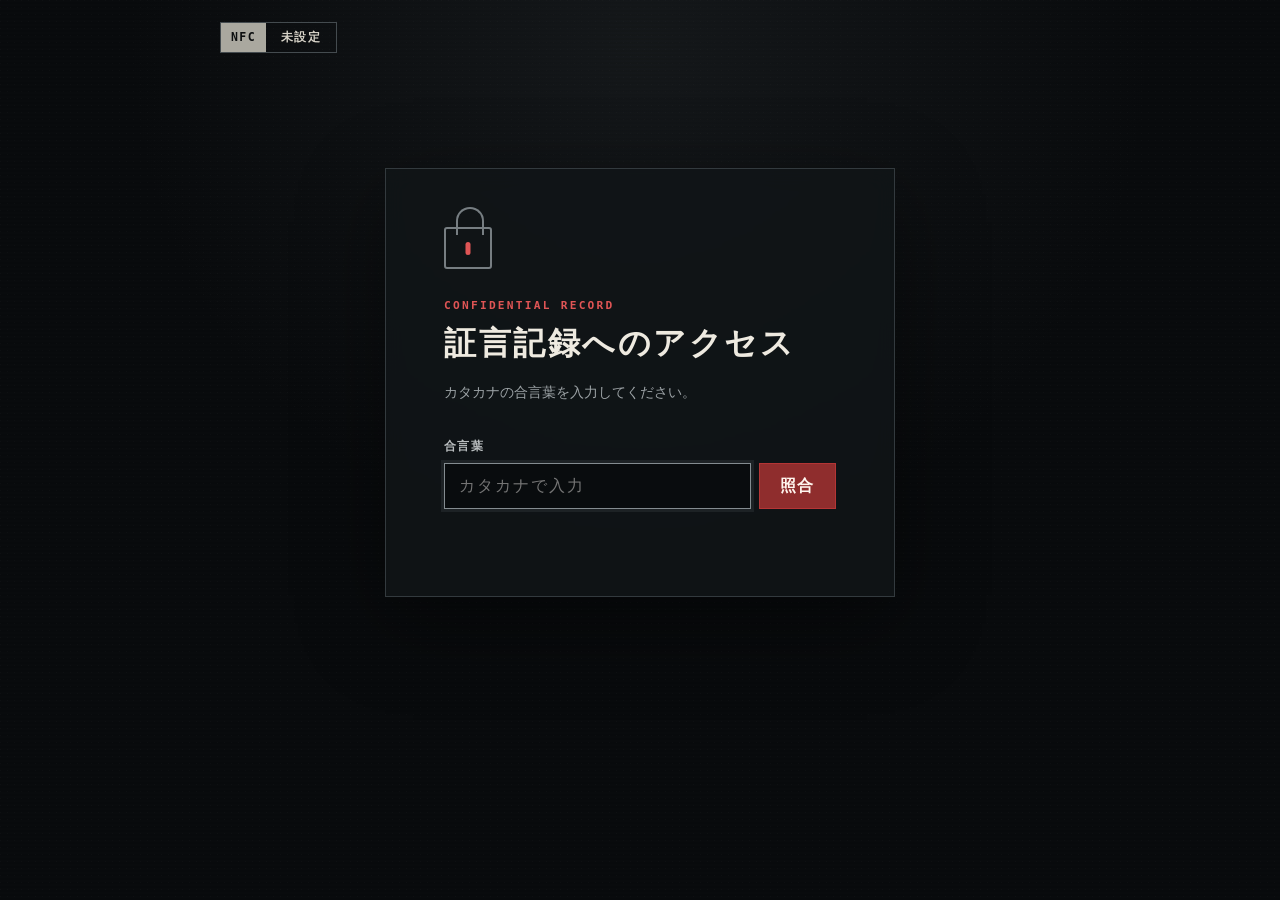
==== index.html @ c8dc0ca4 "NFC証言ページを追加 容疑者Aの証言ページ、パスワード設定、GitHub Pages用ファイルを追加" ====
<!doctype html>
<html lang="ja">
  <head>
    <meta charset="UTF-8" />
    <meta name="viewport" content="width=device-width, initial-scale=1" />
    <meta name="theme-color" content="#090b0d" />
    <meta name="description" content="学園祭謎解き・証言記録" />
    <title>証言記録</title>
    <link rel="stylesheet" href="style.css" />
  </head>
  <body>
    <main class="page-shell">
      <p class="nfc-label" aria-label="NFC番号">
        <span>NFC</span>
        <strong id="nfc-number">---</strong>
      </p>

      <section class="lock-screen" id="lock-screen" aria-labelledby="lock-title">
        <div class="lock-mark" aria-hidden="true">
          <span></span>
        </div>
        <p class="eyebrow">CONFIDENTIAL RECORD</p>
        <h1 id="lock-title">証言記録へのアクセス</h1>
        <p class="lock-copy">カタカナの合言葉を入力してください。</p>

        <form id="password-form" novalidate>
          <label for="password">合言葉</label>
          <div class="input-row">
            <input
              id="password"
              name="password"
              type="text"
              inputmode="text"
              autocomplete="off"
              autocapitalize="off"
              spellcheck="false"
              placeholder="カタカナで入力"
              maxlength="32"
              required
            />
            <button type="submit">照合</button>
          </div>
          <p class="form-message" id="form-message" aria-live="polite"></p>
        </form>
      </section>

      <article class="testimony" id="testimony" tabindex="-1" hidden>
        <header class="profile">
          <div class="portrait" aria-hidden="true">
            <svg viewBox="0 0 240 300" role="img">
              <defs>
                <linearGradient id="silhouette" x1="0" y1="0" x2="0" y2="1">
                  <stop offset="0" stop-color="#30363a" />
                  <stop offset="1" stop-color="#111518" />
                </linearGradient>
              </defs>
              <circle cx="120" cy="91" r="57" fill="url(#silhouette)" />
              <path
                d="M22 300c3-67 29-115 75-132 7-3 15-4 23-4s16 1 23 4c46 17 72 65 75 132H22Z"
                fill="url(#silhouette)"
              />
              <path d="M88 145h64v43H88z" fill="#1b2023" />
            </svg>
          </div>
          <div class="identity">
            <p class="eyebrow">WITNESS STATEMENT</p>
            <h1 id="witness-name">容疑者A</h1>
            <p class="record-state"><span></span> 証言記録・再生中</p>
          </div>
        </header>

        <section class="statement" aria-labelledby="statement-title">
          <div class="statement-heading">
            <p id="statement-title">証言</p>
            <span aria-hidden="true">REC</span>
          </div>
          <blockquote id="statement-text"></blockquote>
        </section>

        <footer>
          <span>END OF RECORD</span>
          <button id="lock-again" type="button">証言を閉じる</button>
        </footer>
      </article>
    </main>

    <script src="config.js"></script>
    <script src="script.js"></script>
  </body>
</html>
---- style.css ----
:root {
  color-scheme: dark;
  --bg: #090b0d;
  --panel: #111518;
  --paper: #d9d5ca;
  --ink: #171a1c;
  --muted: #8f979b;
  --line: #333a3e;
  --red: #b43535;
  --red-bright: #df5555;
}

* {
  box-sizing: border-box;
}

html {
  min-height: 100%;
  background: var(--bg);
}

body {
  min-height: 100vh;
  margin: 0;
  color: #eeeae0;
  font-family: "Hiragino Kaku Gothic ProN", "Yu Gothic", "Noto Sans JP", sans-serif;
  background:
    radial-gradient(circle at 50% 5%, rgba(83, 92, 97, 0.16), transparent 32rem),
    linear-gradient(115deg, rgba(255, 255, 255, 0.018) 1px, transparent 1px),
    var(--bg);
  background-size: auto, 7px 7px, auto;
}

body::before {
  position: fixed;
  inset: 0;
  pointer-events: none;
  content: "";
  opacity: 0.32;
  background: linear-gradient(transparent 50%, rgba(0, 0, 0, 0.12) 50%);
  background-size: 100% 4px;
}

button,
input {
  font: inherit;
}

button {
  cursor: pointer;
}

[hidden] {
  display: none !important;
}

.page-shell {
  width: min(100% - 32px, 840px);
  min-height: 100vh;
  margin: 0 auto;
  padding: 96px 0 64px;
  position: relative;
}

.nfc-label {
  position: absolute;
  top: 22px;
  left: 0;
  display: flex;
  align-items: stretch;
  margin: 0;
  border: 1px solid #444b4f;
  letter-spacing: 0.12em;
  font-family: ui-monospace, "SFMono-Regular", Consolas, monospace;
  font-size: 0.72rem;
}

.nfc-label span,
.nfc-label strong {
  padding: 7px 10px;
}

.nfc-label span {
  color: #0d0f10;
  background: #aaa89f;
  font-weight: 800;
}

.nfc-label strong {
  min-width: 70px;
  color: #d7d3c8;
  font-weight: 600;
  text-align: center;
}

.lock-screen {
  width: min(100%, 510px);
  margin: clamp(24px, 8vh, 80px) auto 0;
  padding: clamp(34px, 7vw, 58px);
  border: 1px solid var(--line);
  background: rgba(17, 21, 24, 0.86);
  box-shadow: 0 26px 80px rgba(0, 0, 0, 0.42);
  backdrop-filter: blur(10px);
}

.lock-mark {
  width: 48px;
  height: 42px;
  margin-bottom: 30px;
  position: relative;
  border: 2px solid #777e82;
  border-radius: 3px;
}

.lock-mark::before {
  position: absolute;
  left: 10px;
  top: -22px;
  width: 24px;
  height: 26px;
  content: "";
  border: 2px solid #777e82;
  border-bottom: 0;
  border-radius: 18px 18px 0 0;
}

.lock-mark span {
  position: absolute;
  left: 50%;
  top: 13px;
  width: 5px;
  height: 13px;
  border-radius: 4px;
  background: var(--red-bright);
  transform: translateX(-50%);
}

.eyebrow {
  margin: 0 0 10px;
  color: var(--red-bright);
  font-family: ui-monospace, "SFMono-Regular", Consolas, monospace;
  font-size: 0.7rem;
  font-weight: 700;
  letter-spacing: 0.2em;
}

.lock-screen h1,
.identity h1 {
  margin: 0;
  font-weight: 700;
  letter-spacing: 0.08em;
}

.lock-screen h1 {
  font-size: clamp(1.4rem, 5vw, 2rem);
}

.lock-copy {
  margin: 14px 0 34px;
  color: #9ca3a6;
  font-size: 0.88rem;
  line-height: 1.8;
}

form label {
  display: block;
  margin-bottom: 9px;
  color: #b9bdbf;
  font-size: 0.72rem;
  font-weight: 700;
  letter-spacing: 0.12em;
}

.input-row {
  display: grid;
  grid-template-columns: 1fr auto;
  gap: 8px;
}

input {
  min-width: 0;
  border: 1px solid #41484c;
  border-radius: 0;
  outline: none;
  color: #f1eee6;
  background: #090c0e;
  padding: 13px 14px;
  letter-spacing: 0.12em;
}

input:focus {
  border-color: #848c90;
  box-shadow: 0 0 0 3px rgba(132, 140, 144, 0.12);
}

.input-row button {
  border: 1px solid var(--red);
  color: #fff5ee;
  background: #8f2d2d;
  padding: 0 20px;
  font-weight: 700;
  letter-spacing: 0.1em;
}

.input-row button:hover,
.input-row button:focus-visible {
  background: #ad3939;
}

.form-message {
  min-height: 1.5em;
  margin: 10px 0 0;
  color: #d76666;
  font-size: 0.78rem;
}

form.is-error {
  animation: shake 0.28s ease-in-out;
}

.testimony {
  opacity: 0;
  transform: translateY(10px);
  transition: opacity 0.45s ease, transform 0.45s ease;
}

.testimony.is-visible {
  opacity: 1;
  transform: translateY(0);
}

.profile {
  display: grid;
  grid-template-columns: minmax(190px, 270px) 1fr;
  align-items: end;
  gap: clamp(26px, 6vw, 60px);
  border-bottom: 1px solid var(--line);
}

.portrait {
  height: 310px;
  overflow: hidden;
  position: relative;
  background:
    linear-gradient(rgba(255, 255, 255, 0.025), rgba(255, 255, 255, 0)),
    #0f1315;
  border: 1px solid #2c3235;
  border-bottom: 0;
}

.portrait::after {
  position: absolute;
  inset: 0;
  content: "";
  background: linear-gradient(180deg, transparent 55%, rgba(180, 53, 53, 0.13));
}

.portrait svg {
  width: 100%;
  height: 100%;
  filter: drop-shadow(0 8px 18px rgba(0, 0, 0, 0.48));
}

.identity {
  padding-bottom: 42px;
}

.identity h1 {
  font-size: clamp(2.2rem, 8vw, 4.6rem);
  line-height: 1.05;
}

.record-state {
  display: flex;
  align-items: center;
  gap: 8px;
  margin: 18px 0 0;
  color: #8e9699;
  font-size: 0.74rem;
  letter-spacing: 0.12em;
}

.record-state span {
  width: 7px;
  height: 7px;
  border-radius: 50%;
  background: var(--red-bright);
  box-shadow: 0 0 10px var(--red);
  animation: blink 1.4s infinite;
}

.statement {
  margin-top: 24px;
  color: var(--ink);
  background: var(--paper);
  box-shadow: 0 22px 70px rgba(0, 0, 0, 0.38);
}

.statement-heading {
  display: flex;
  justify-content: space-between;
  padding: 17px clamp(22px, 5vw, 42px);
  border-bottom: 1px solid rgba(23, 26, 28, 0.25);
  font-family: ui-monospace, "SFMono-Regular", Consolas, monospace;
  font-size: 0.72rem;
  font-weight: 800;
  letter-spacing: 0.18em;
}

.statement-heading p {
  margin: 0;
}

.statement-heading span {
  color: #9f2727;
}

blockquote {
  margin: 0;
  padding: clamp(28px, 7vw, 56px) clamp(22px, 7vw, 64px) clamp(34px, 8vw, 68px);
  white-space: pre-line;
  font-family: "Yu Mincho", "Hiragino Mincho ProN", serif;
  font-size: clamp(1rem, 2.6vw, 1.13rem);
  font-weight: 600;
  line-height: 2.08;
  letter-spacing: 0.035em;
}

.testimony footer {
  display: flex;
  align-items: center;
  justify-content: space-between;
  margin-top: 18px;
  color: #626a6e;
  font-family: ui-monospace, "SFMono-Regular", Consolas, monospace;
  font-size: 0.65rem;
  letter-spacing: 0.2em;
}

#lock-again {
  border: 0;
  border-bottom: 1px solid #555d61;
  color: #8e9699;
  background: transparent;
  padding: 6px 0;
  font-size: 0.72rem;
}

#lock-again:hover,
#lock-again:focus-visible {
  color: #d7d3c8;
  border-color: #d7d3c8;
}

@keyframes shake {
  25% { transform: translateX(-5px); }
  50% { transform: translateX(5px); }
  75% { transform: translateX(-3px); }
}

@keyframes blink {
  50% { opacity: 0.28; }
}

@media (max-width: 620px) {
  .page-shell {
    width: min(100% - 24px, 840px);
    padding-top: 80px;
  }

  .lock-screen {
    margin-top: 42px;
    padding: 36px 24px;
  }

  .profile {
    grid-template-columns: 112px 1fr;
    gap: 20px;
  }

  .portrait {
    height: 176px;
  }

  .identity {
    padding-bottom: 24px;
  }

  .identity h1 {
    font-size: clamp(1.85rem, 10vw, 3.2rem);
  }

  .identity .eyebrow {
    font-size: 0.59rem;
    letter-spacing: 0.12em;
  }

  .record-state {
    font-size: 0.64rem;
  }
}

@media (max-width: 400px) {
  .input-row {
    grid-template-columns: 1fr;
  }

  .input-row button {
    min-height: 46px;
  }

  .profile {
    grid-template-columns: 96px 1fr;
  }

  .portrait {
    height: 150px;
  }
}

@media (prefers-reduced-motion: reduce) {
  *,
  *::before,
  *::after {
    scroll-behavior: auto !important;
    animation-duration: 0.01ms !important;
    animation-iteration-count: 1 !important;
    transition-duration: 0.01ms !important;
  }
}
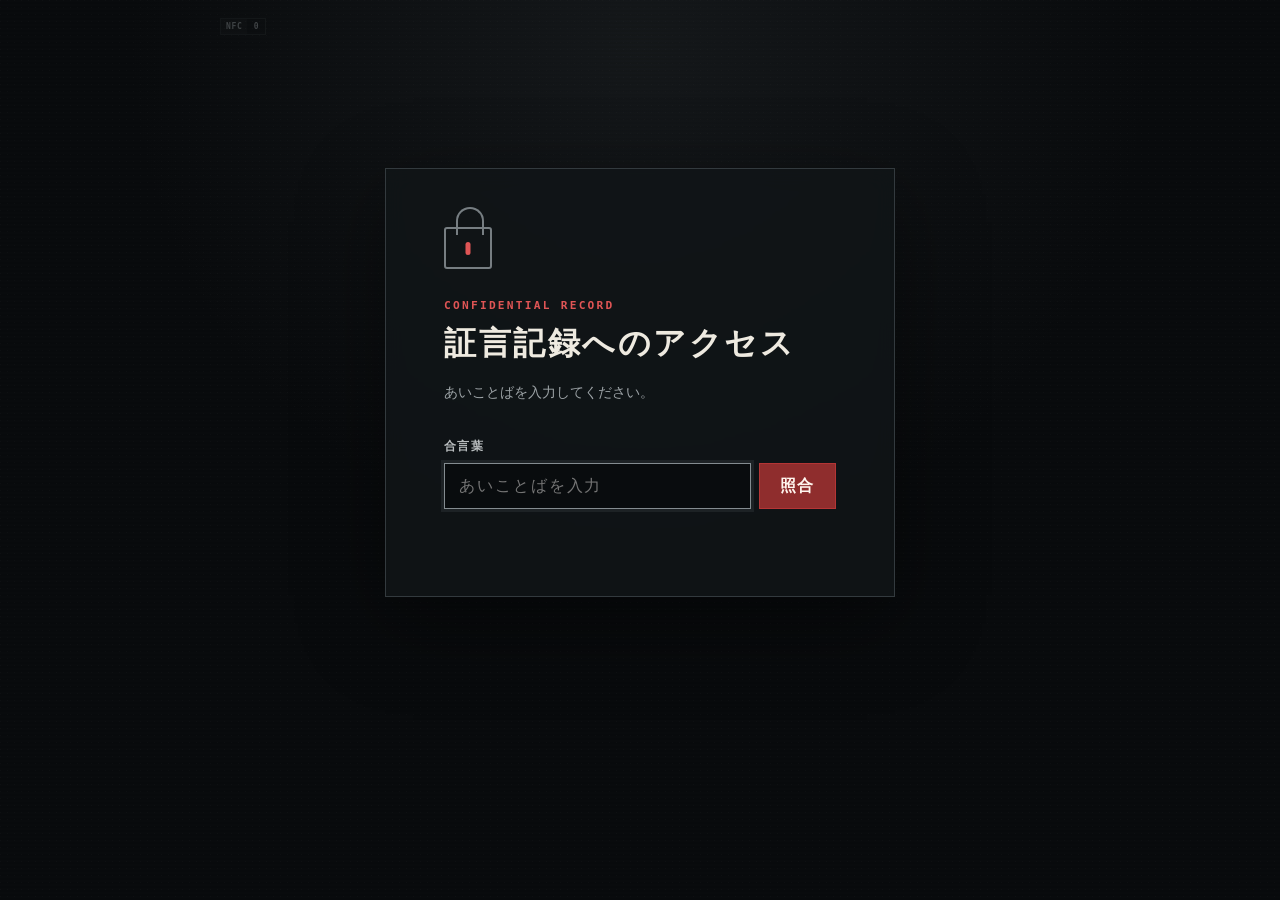
==== commit 083b61bb: "NFC証言を8つの独立ページに分割" ====
--- a/index.html
+++ b/index.html
@@ -3,88 +3,10 @@
   <head>
     <meta charset="UTF-8" />
     <meta name="viewport" content="width=device-width, initial-scale=1" />
-    <meta name="theme-color" content="#090b0d" />
-    <meta name="description" content="学園祭謎解き・証言記録" />
+    <meta name="robots" content="noindex" />
     <title>証言記録</title>
-    <link rel="stylesheet" href="style.css" />
+    <meta http-equiv="refresh" content="0; url=0/" />
+    <script>location.replace("0/");</script>
   </head>
-  <body>
-    <main class="page-shell">
-      <p class="nfc-label" aria-label="NFC番号">
-        <span>NFC</span>
-        <strong id="nfc-number">---</strong>
-      </p>
-
-      <section class="lock-screen" id="lock-screen" aria-labelledby="lock-title">
-        <div class="lock-mark" aria-hidden="true">
-          <span></span>
-        </div>
-        <p class="eyebrow">CONFIDENTIAL RECORD</p>
-        <h1 id="lock-title">証言記録へのアクセス</h1>
-        <p class="lock-copy">カタカナの合言葉を入力してください。</p>
-
-        <form id="password-form" novalidate>
-          <label for="password">合言葉</label>
-          <div class="input-row">
-            <input
-              id="password"
-              name="password"
-              type="text"
-              inputmode="text"
-              autocomplete="off"
-              autocapitalize="off"
-              spellcheck="false"
-              placeholder="カタカナで入力"
-              maxlength="32"
-              required
-            />
-            <button type="submit">照合</button>
-          </div>
-          <p class="form-message" id="form-message" aria-live="polite"></p>
-        </form>
-      </section>
-
-      <article class="testimony" id="testimony" tabindex="-1" hidden>
-        <header class="profile">
-          <div class="portrait" aria-hidden="true">
-            <svg viewBox="0 0 240 300" role="img">
-              <defs>
-                <linearGradient id="silhouette" x1="0" y1="0" x2="0" y2="1">
-                  <stop offset="0" stop-color="#30363a" />
-                  <stop offset="1" stop-color="#111518" />
-                </linearGradient>
-              </defs>
-              <circle cx="120" cy="91" r="57" fill="url(#silhouette)" />
-              <path
-                d="M22 300c3-67 29-115 75-132 7-3 15-4 23-4s16 1 23 4c46 17 72 65 75 132H22Z"
-                fill="url(#silhouette)"
-              />
-              <path d="M88 145h64v43H88z" fill="#1b2023" />
-            </svg>
-          </div>
-          <div class="identity">
-            <p class="eyebrow">WITNESS STATEMENT</p>
-            <h1 id="witness-name">容疑者A</h1>
-            <p class="record-state"><span></span> 証言記録・再生中</p>
-          </div>
-        </header>
-
-        <section class="statement" aria-labelledby="statement-title">
-          <div class="statement-heading">
-            <p id="statement-title">証言</p>
-            <span aria-hidden="true">REC</span>
-          </div>
-          <blockquote id="statement-text"></blockquote>
-        </section>
-
-        <footer>
-          <span>END OF RECORD</span>
-          <button id="lock-again" type="button">証言を閉じる</button>
-        </footer>
-      </article>
-    </main>
-
-    <script src="config.js"></script>
-    <script src="script.js"></script>
-  </body>
+  <body><p><a href="0/">証言記録を開く</a></p></body>
 </html>
